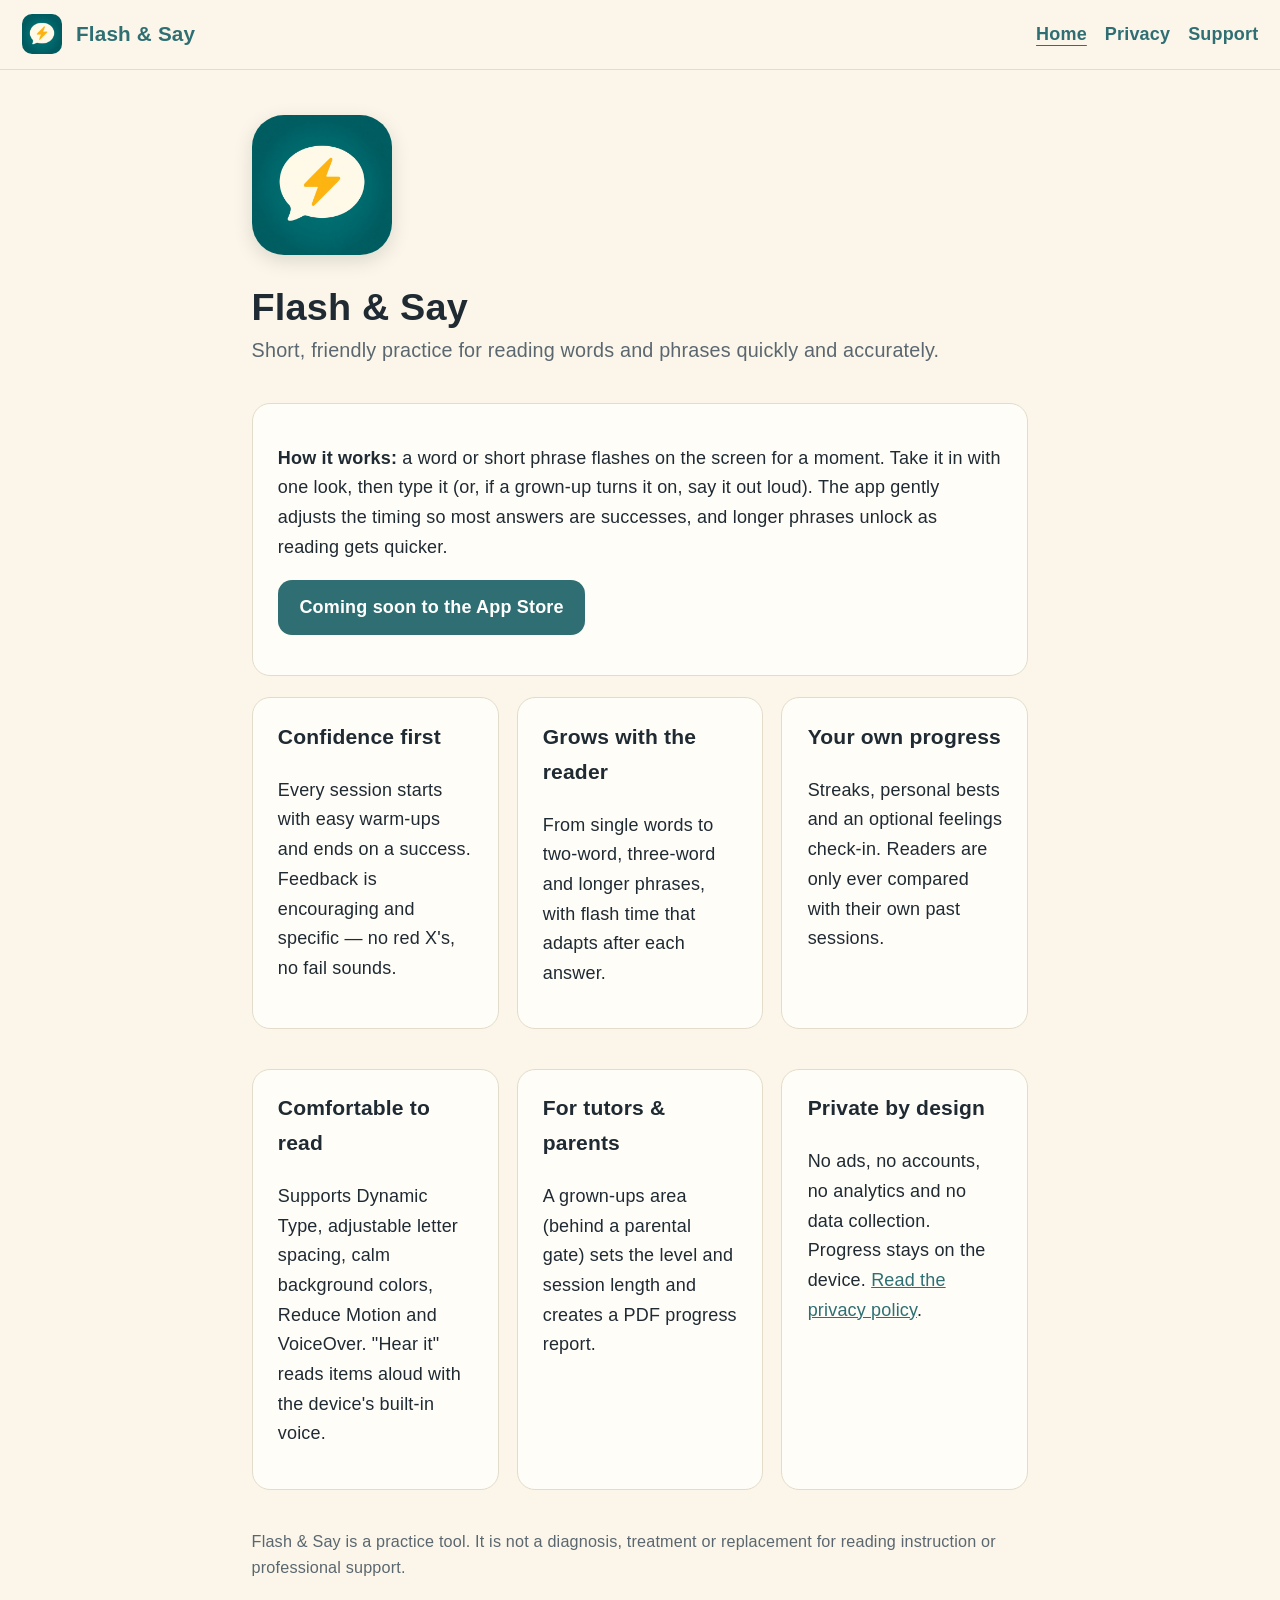
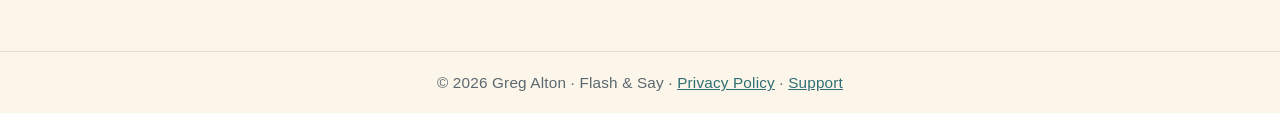
==== index.html @ 2c640d77 "Flash & Say website: landing, privacy policy, support pages" ====
<!DOCTYPE html>
<html lang="en">
<head>
<meta charset="utf-8">
<meta name="viewport" content="width=device-width, initial-scale=1">
<title>Flash & Say — quick word & phrase reading practice</title>
<meta name="description" content="Flash & Say is a calm, private reading-practice game: a word or phrase flashes, then you type or say it. No ads, no accounts, no data collected.">
<link rel="icon" href="assets/favicon.png">
<link rel="apple-touch-icon" href="assets/apple-touch-icon.png">
<link rel="stylesheet" href="assets/style.css">
</head>
<body>
<header class="site"><img src="assets/icon-512.png" alt=""><a class="brand" href="./">Flash &amp; Say</a><nav aria-label="Main"><a href="./" aria-current="page">Home</a><a href="privacy.html">Privacy</a><a href="support.html">Support</a></nav></header>
<main>
  <section class="hero">
    <img src="assets/icon-512.png" alt="Flash &amp; Say app icon: a lightning bolt in a speech bubble">
    <div>
      <h1>Flash &amp; Say</h1>
      <p class="tagline">Short, friendly practice for reading words and phrases quickly and accurately.</p>
    </div>
  </section>

  <div class="card">
    <p><strong>How it works:</strong> a word or short phrase flashes on the screen for a moment. Take it in with one look, then type it (or, if a grown-up turns it on, say it out loud). The app gently adjusts the timing so most answers are successes, and longer phrases unlock as reading gets quicker.</p>
    <!-- TODO (Greg): replace with the App Store link once the app is live -->
    <p><a class="btn" href="support.html">Coming soon to the App Store</a></p>
  </div>

  <div class="grid">
    <div class="card"><h3>Confidence first</h3><p>Every session starts with easy warm-ups and ends on a success. Feedback is encouraging and specific — no red X's, no fail sounds.</p></div>
    <div class="card"><h3>Grows with the reader</h3><p>From single words to two-word, three-word and longer phrases, with flash time that adapts after each answer.</p></div>
    <div class="card"><h3>Your own progress</h3><p>Streaks, personal bests and an optional feelings check-in. Readers are only ever compared with their own past sessions.</p></div>
    <div class="card"><h3>Comfortable to read</h3><p>Supports Dynamic Type, adjustable letter spacing, calm background colors, Reduce Motion and VoiceOver. "Hear it" reads items aloud with the device's built-in voice.</p></div>
    <div class="card"><h3>For tutors &amp; parents</h3><p>A grown-ups area (behind a parental gate) sets the level and session length and creates a PDF progress report.</p></div>
    <div class="card"><h3>Private by design</h3><p>No ads, no accounts, no analytics and no data collection. Progress stays on the device. <a href="privacy.html">Read the privacy policy</a>.</p></div>
  </div>

  <p class="muted">Flash &amp; Say is a practice tool. It is not a diagnosis, treatment or replacement for reading instruction or professional support.</p>
</main>
<footer>© 2026 Greg Alton · Flash &amp; Say · <a href="privacy.html">Privacy Policy</a> · <a href="support.html">Support</a></footer>
</body></html>
---- assets/style.css ----
:root{--bg:#fbf6e9;--card:#fffdf7;--ink:#1f2a33;--muted:#5b6770;--accent:#2f6f73;--accent2:#e9f3f1;--sun:#f2a93b;--line:#e3dccb}
@media (prefers-color-scheme:dark){:root{--bg:#1d2329;--card:#262e35;--ink:#f1ece0;--muted:#b4bcc3;--accent:#7cc6c2;--accent2:#2f3c43;--line:#3a454e}}
*{box-sizing:border-box}
html{font-size:18px}
body{margin:0;background:var(--bg);color:var(--ink);font-family:-apple-system,BlinkMacSystemFont,"Segoe UI",Verdana,Arial,sans-serif;line-height:1.65;letter-spacing:.01em}
a{color:var(--accent)}
a:focus-visible,button:focus-visible,input:focus-visible,textarea:focus-visible{outline:3px solid var(--sun);outline-offset:2px}
header.site{display:flex;align-items:center;gap:.8rem;padding:.8rem 1.2rem;border-bottom:1px solid var(--line);flex-wrap:wrap}
header.site img{width:40px;height:40px;border-radius:10px}
header.site .brand{font-weight:700;font-size:1.15rem;color:var(--accent);text-decoration:none;flex:1}
nav a{margin-left:1rem;text-decoration:none;font-weight:600}
nav a[aria-current=page]{text-decoration:underline;text-underline-offset:.3em}
main{max-width:820px;margin:0 auto;padding:1.5rem 1.2rem 3rem}
.hero{display:flex;gap:1.5rem;align-items:center;flex-wrap:wrap;margin:1rem 0 2rem}
.hero img{width:140px;height:140px;border-radius:32px;box-shadow:0 6px 20px rgba(0,0,0,.12)}
.hero h1{margin:.2rem 0;font-size:2.1rem;line-height:1.2}
.tagline{color:var(--muted);font-size:1.1rem;margin:0}
.card{background:var(--card);border:1px solid var(--line);border-radius:18px;padding:1.2rem 1.4rem;margin:0 0 1.2rem}
.grid{display:grid;grid-template-columns:repeat(auto-fit,minmax(220px,1fr));gap:1rem}
.grid .card h3{margin-top:0}
.btn{display:inline-block;background:var(--accent);color:#fff;border:0;border-radius:14px;padding:.7rem 1.2rem;font:inherit;font-weight:600;text-decoration:none;cursor:pointer;min-height:48px}
.muted{color:var(--muted);font-size:.9rem}
h2{margin-top:2rem;color:var(--accent)}
label{display:block;font-weight:600;margin:.8rem 0 .3rem}
input,textarea{width:100%;padding:.65rem;border-radius:12px;border:2px solid var(--line);background:var(--card);color:var(--ink);font:inherit}
footer{border-top:1px solid var(--line);padding:1rem 1.2rem;text-align:center;color:var(--muted);font-size:.85rem}
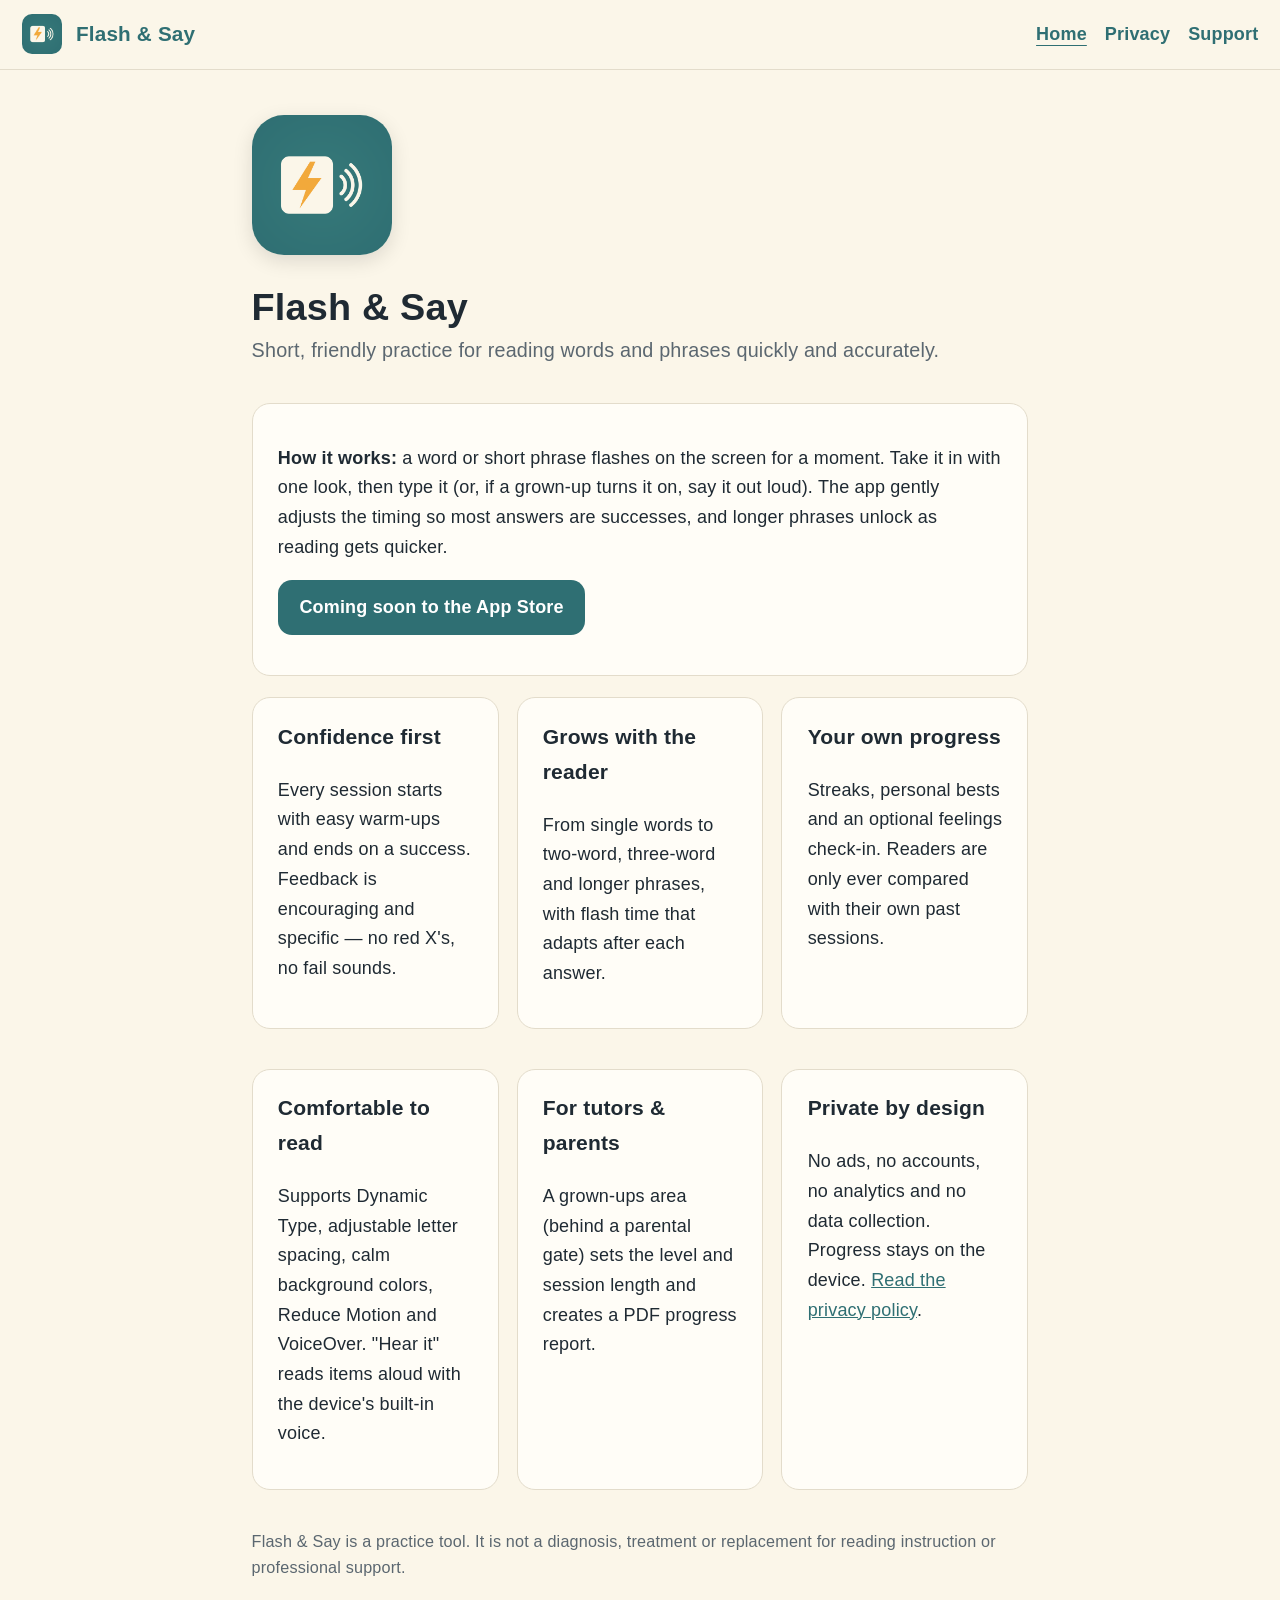
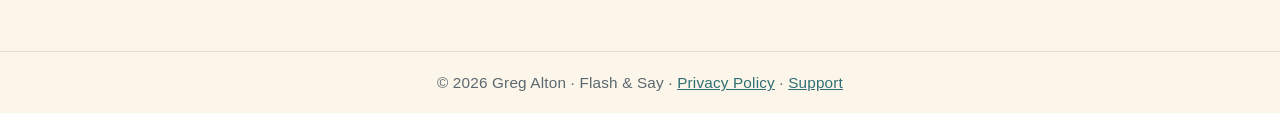
==== commit 6a6fc38e: "Use the new app icon (flash card with sound waves) for site icons" ====
--- a/index.html
+++ b/index.html
@@ -13,7 +13,7 @@
 <header class="site"><img src="assets/icon-512.png" alt=""><a class="brand" href="./">Flash &amp; Say</a><nav aria-label="Main"><a href="./" aria-current="page">Home</a><a href="privacy.html">Privacy</a><a href="support.html">Support</a></nav></header>
 <main>
   <section class="hero">
-    <img src="assets/icon-512.png" alt="Flash &amp; Say app icon: a lightning bolt in a speech bubble">
+    <img src="assets/icon-512.png" alt="Flash &amp; Say app icon: a flash card with a lightning bolt and sound waves">
     <div>
       <h1>Flash &amp; Say</h1>
       <p class="tagline">Short, friendly practice for reading words and phrases quickly and accurately.</p>
